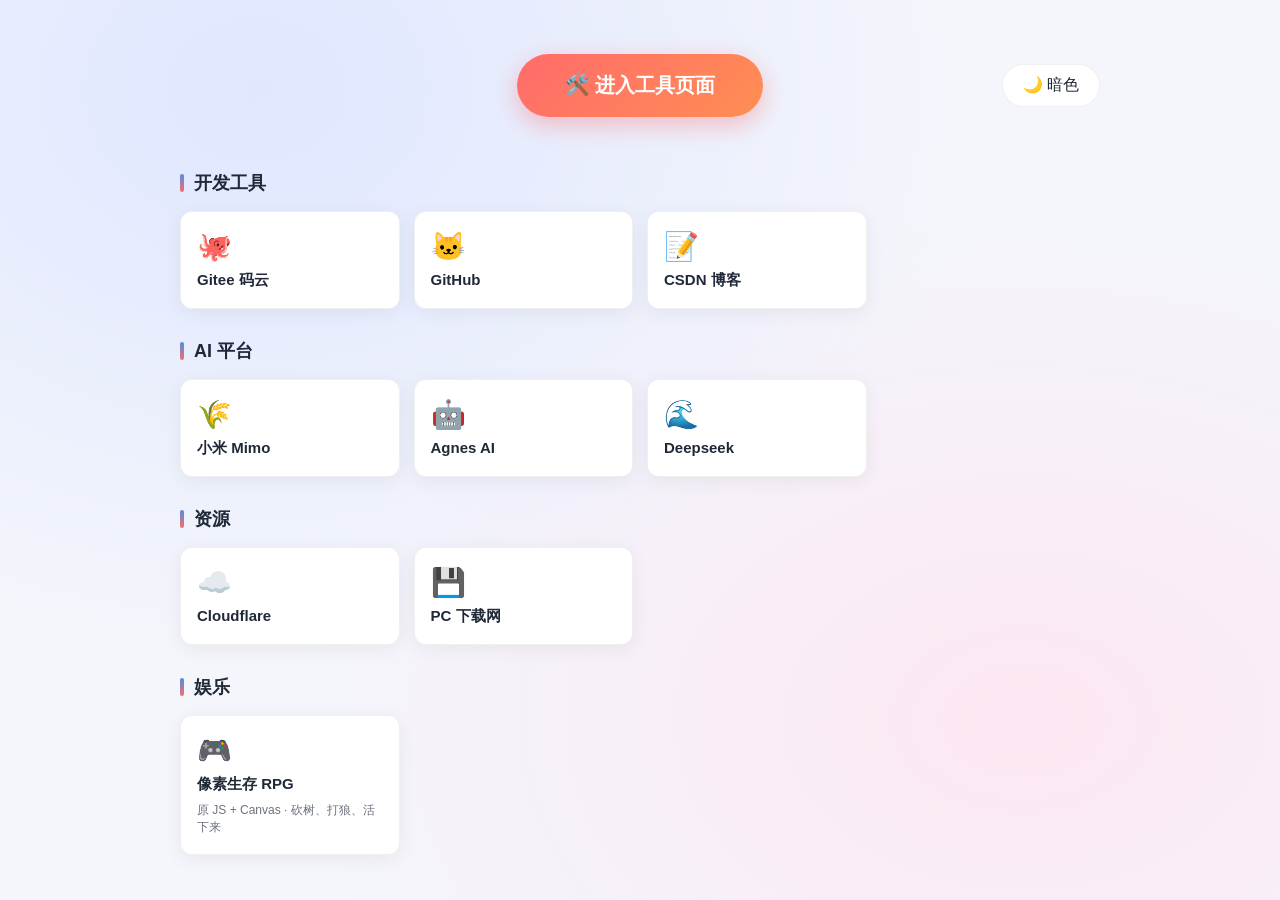
==== index.html @ 55c06711 "首页加 🎮 像素生存 RPG 入口 + game/ 单文件 MVP（Canvas2D, WASD 移动/砍树/挖石/打狼/饿/存档）" ====
<!DOCTYPE html>
<html lang="zh-CN">
<head>
    <meta http-equiv="pragma" content="no-cache" />
    <meta http-equiv="content-type" content="no-cache, must-revalidate" />
    <meta http-equiv="expires" content="Wed, 26 Feb 1997 08:21:57 GMT" />
    <meta charset="UTF-8">
    <meta name="viewport" content="width=device-width, initial-scale=1.0">
    <title>莫移达网站</title>
    <link rel="icon" href="data:image/svg+xml,%3Csvg xmlns='http://www.w3.org/2000/svg' viewBox='0 0 100 100'%3E%3Ctext y='.9em' font-size='90'%3E%F0%9F%A7%AD%3C/text%3E%3C/svg%3E">
    <style>
        :root {
            --bg: #f4f6fb;
            --bg-grad-1: #e0e7ff;
            --bg-grad-2: #fce7f3;
            --text: #1f2937;
            --text-soft: #6b7280;
            --card: #ffffff;
            --border: rgba(0,0,0,0.06);
            --shadow: 0 4px 20px rgba(0,0,0,0.06);
            --shadow-hover: 0 10px 28px rgba(0,0,0,0.12);
            --accent: #4a90e2;
            --accent-2: #357ABD;
            --tool-1: #ff6b6b;
            --tool-2: #ff8e53;
        }
        [data-theme="dark"] {
            --bg: #0f1115;
            --bg-grad-1: #1a1d2b;
            --bg-grad-2: #2a1a2b;
            --text: #e5e7eb;
            --text-soft: #9ca3af;
            --card: #1c1f29;
            --border: rgba(255,255,255,0.08);
            --shadow: 0 4px 20px rgba(0,0,0,0.4);
            --shadow-hover: 0 10px 28px rgba(0,0,0,0.6);
            --accent: #5ea0f0;
            --accent-2: #4a8ad6;
        }
        * { box-sizing: border-box; }
        body {
            font-family: -apple-system, BlinkMacSystemFont, "Segoe UI", "PingFang SC", "Hiragino Sans GB", "Microsoft YaHei", Arial, sans-serif;
            background: var(--bg);
            background-image: radial-gradient(at 20% 10%, var(--bg-grad-1) 0%, transparent 50%),
                              radial-gradient(at 80% 80%, var(--bg-grad-2) 0%, transparent 50%);
            background-attachment: fixed;
            color: var(--text);
            margin: 0;
            padding: 0;
            min-height: 100vh;
            transition: background-color 0.3s, color 0.3s;
        }

        /* 顶部行：左 工具按钮(居中) · 右 主题切换 */
        .top-row {
            max-width: 960px;
            margin: 0 auto;
            padding: 54px 20px 24px;
            display: grid;
            grid-template-columns: 1fr auto 1fr;
            align-items: center;
        }
        .top-row .hero-inner {
            grid-column: 2;
            display: flex;
            justify-content: center;
        }
        .top-row .theme-toggle {
            grid-column: 3;
            justify-self: end;
        }
        .theme-toggle {
            background: var(--card);
            border: 1px solid var(--border);
            border-radius: 24px;
            padding: 10px 20px;
            cursor: pointer;
            font-size: 16px;
            color: var(--text);
            transition: transform 0.15s;
        }
        .theme-toggle:hover { transform: scale(1.05); }

        /* Hero（保留兼容，单纯用于空时撑高） */
        .hero {
            text-align: center;
        }
        .tool-btn {
            display: inline-block;
            padding: 18px 48px;
            font-size: 20px;
            font-weight: bold;
            border: none;
            border-radius: 50px;
            background: linear-gradient(135deg, var(--tool-1) 0%, var(--tool-2) 100%);
            color: #fff;
            cursor: pointer;
            box-shadow: 0 8px 24px rgba(255,107,107,0.4);
            transition: transform 0.2s, box-shadow 0.2s;
            text-decoration: none;
        }
        .tool-btn:hover {
            transform: translateY(-3px) scale(1.03);
            box-shadow: 0 12px 32px rgba(255,107,107,0.55);
        }

        /* 区块容器 */
        .section {
            max-width: 960px;
            margin: 30px auto;
            padding: 0 20px;
        }
        .section-title {
            display: flex;
            align-items: center;
            gap: 10px;
            font-size: 18px;
            font-weight: bold;
            color: var(--text);
            margin: 0 0 16px;
        }
        .section-title::before {
            content: '';
            display: inline-block;
            width: 4px;
            height: 18px;
            background: linear-gradient(180deg, var(--accent), var(--tool-1));
            border-radius: 2px;
        }

        /* 卡片网格 */
        .grid {
            display: grid;
            grid-template-columns: repeat(auto-fill, minmax(200px, 1fr));
            gap: 14px;
        }
        .card {
            background: var(--card);
            border: 1px solid var(--border);
            border-radius: 12px;
            padding: 18px 16px;
            text-decoration: none;
            color: var(--text);
            display: flex;
            flex-direction: column;
            align-items: flex-start;
            gap: 8px;
            box-shadow: var(--shadow);
            transition: transform 0.2s, box-shadow 0.2s, border-color 0.2s;
            cursor: pointer;
        }
        .card:hover {
            transform: translateY(-3px);
            box-shadow: var(--shadow-hover);
            border-color: var(--accent);
        }
        .card .icon {
            font-size: 28px;
        }
        .card .name {
            font-size: 15px;
            font-weight: 600;
        }
        .card .desc {
            font-size: 12px;
            color: var(--text-soft);
        }

        /* 底部 */
        @media (max-width: 600px) {
            .tool-btn { padding: 14px 32px; font-size: 17px; }
            .hero { padding: 20px 16px 16px; }
        }
    </style>
</head>
<body>
    <div class="top-row">
        <div class="hero-inner">
            <a class="tool-btn" href="tools/index.html">🛠️ 进入工具页面</a>
        </div>
        <button class="theme-toggle" id="themeToggle">🌙 暗色</button>
    </div>

    <div class="section">
        <div class="section-title">开发工具</div>
        <div class="grid">
            <a class="card" href="https://gitee.com/gxmyd" target="_blank">
                <div class="icon">🐙</div>
                <div class="name">Gitee 码云</div>
            </a>
            <a class="card" href="https://github.com/gxmyd" target="_blank">
                <div class="icon">🐱</div>
                <div class="name">GitHub</div>
            </a>
            <a class="card" href="https://blog.csdn.net/m0_74608954?type=blog" target="_blank">
                <div class="icon">📝</div>
                <div class="name">CSDN 博客</div>
            </a>
        </div>
    </div>

    <div class="section">
        <div class="section-title">AI 平台</div>
        <div class="grid">
            <a class="card" href="https://platform.xiaomimimo.com/console/api-keys" target="_blank">
                <div class="icon">🌾</div>
                <div class="name">小米 Mimo</div>
            </a>
            <a class="card" href="https://platform.agnes-ai.com/settings/apiKeys" target="_blank">
                <div class="icon">🤖</div>
                <div class="name">Agnes AI</div>
            </a>
            <a class="card" href="https://platform.deepseek.com/usage" target="_blank">
                <div class="icon">🌊</div>
                <div class="name">Deepseek</div>
            </a>
        </div>
    </div>

    <div class="section">
        <div class="section-title">资源</div>
        <div class="grid">
            <a class="card" href="https://dash.cloudflare.com/" target="_blank">
                <div class="icon">☁️</div>
                <div class="name">Cloudflare</div>
            </a>
            <a class="card" href="https://www.pcsoft.com.cn/" target="_blank">
                <div class="icon">💾</div>
                <div class="name">PC 下载网</div>
            </a>
        </div>
    </div>

    <div class="section">
        <div class="section-title">娱乐</div>
        <div class="grid">
            <a class="card" href="game/index.html">
                <div class="icon">🎮</div>
                <div class="name">像素生存 RPG</div>
                <div class="desc">原 JS + Canvas · 砍树、打狼、活下来</div>
            </a>
        </div>
    </div>

    <script>
    // 暗色模式
    const toggle = document.getElementById('themeToggle');
    const saved = localStorage.getItem('theme');
    if (saved === 'dark' || (!saved && window.matchMedia('(prefers-color-scheme: dark)').matches)) {
        document.documentElement.setAttribute('data-theme', 'dark');
        toggle.textContent = '☀️ 亮色';
    }
    toggle.onclick = () => {
        const isDark = document.documentElement.getAttribute('data-theme') === 'dark';
        if (isDark) {
            document.documentElement.removeAttribute('data-theme');
            localStorage.setItem('theme', 'light');
            toggle.textContent = '🌙 暗色';
        } else {
            document.documentElement.setAttribute('data-theme', 'dark');
            localStorage.setItem('theme', 'dark');
            toggle.textContent = '☀️ 亮色';
        }
    };
    </script>
</body>
</html>
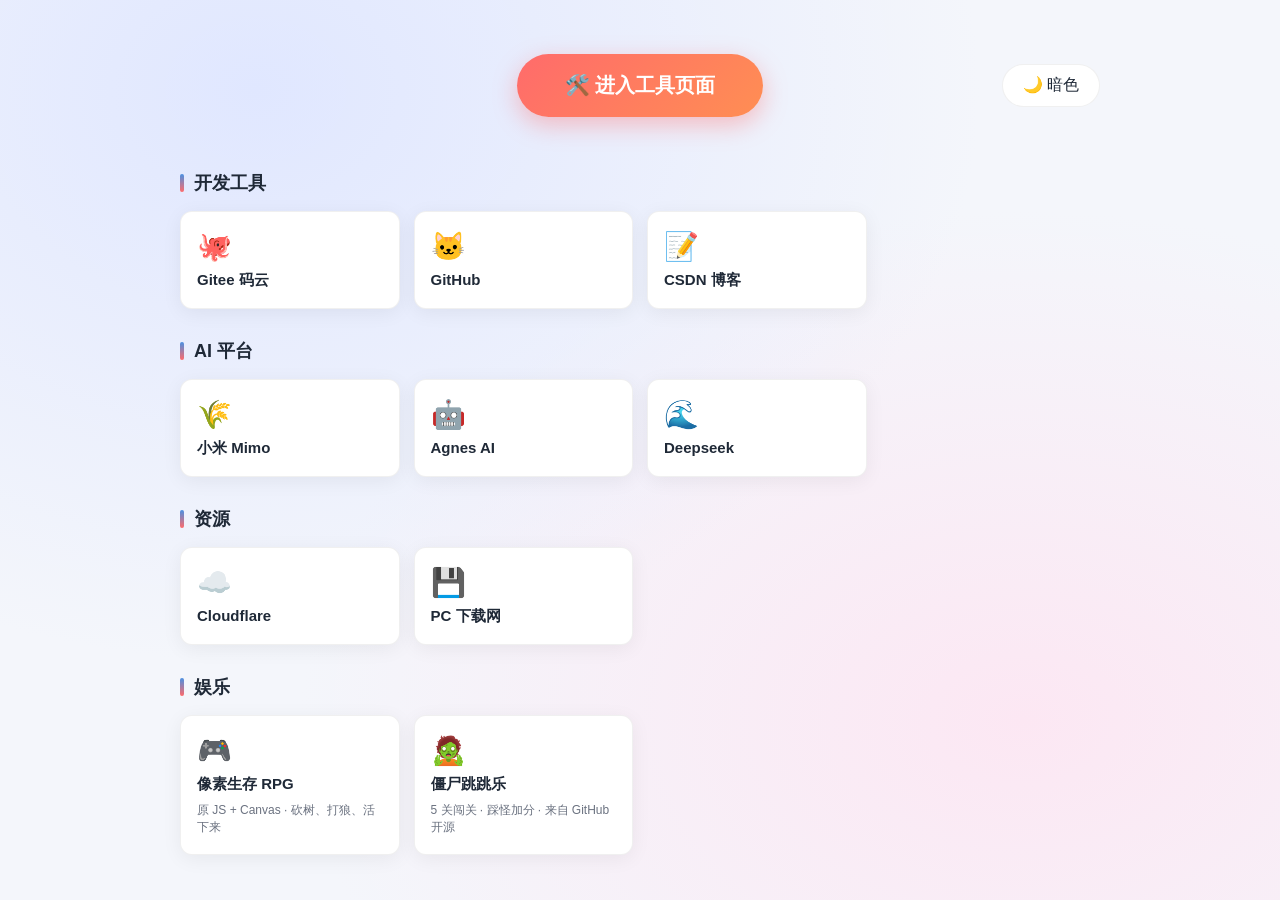
==== commit 895c4845: "🧟 首页加僵尸跳跳乐入口 + 整合 Scruffy21/Platform-Game（5 关闯关，原生 HTML/JS/CSS，MIT 协议）" ====
--- a/index.html
+++ b/index.html
@@ -239,6 +239,11 @@
                 <div class="name">像素生存 RPG</div>
                 <div class="desc">原 JS + Canvas · 砍树、打狼、活下来</div>
             </a>
+            <a class="card" href="game-platform/index.html">
+                <div class="icon">🧟</div>
+                <div class="name">僵尸跳跳乐</div>
+                <div class="desc">5 关闯关 · 踩怪加分 · 来自 GitHub 开源</div>
+            </a>
         </div>
     </div>
 
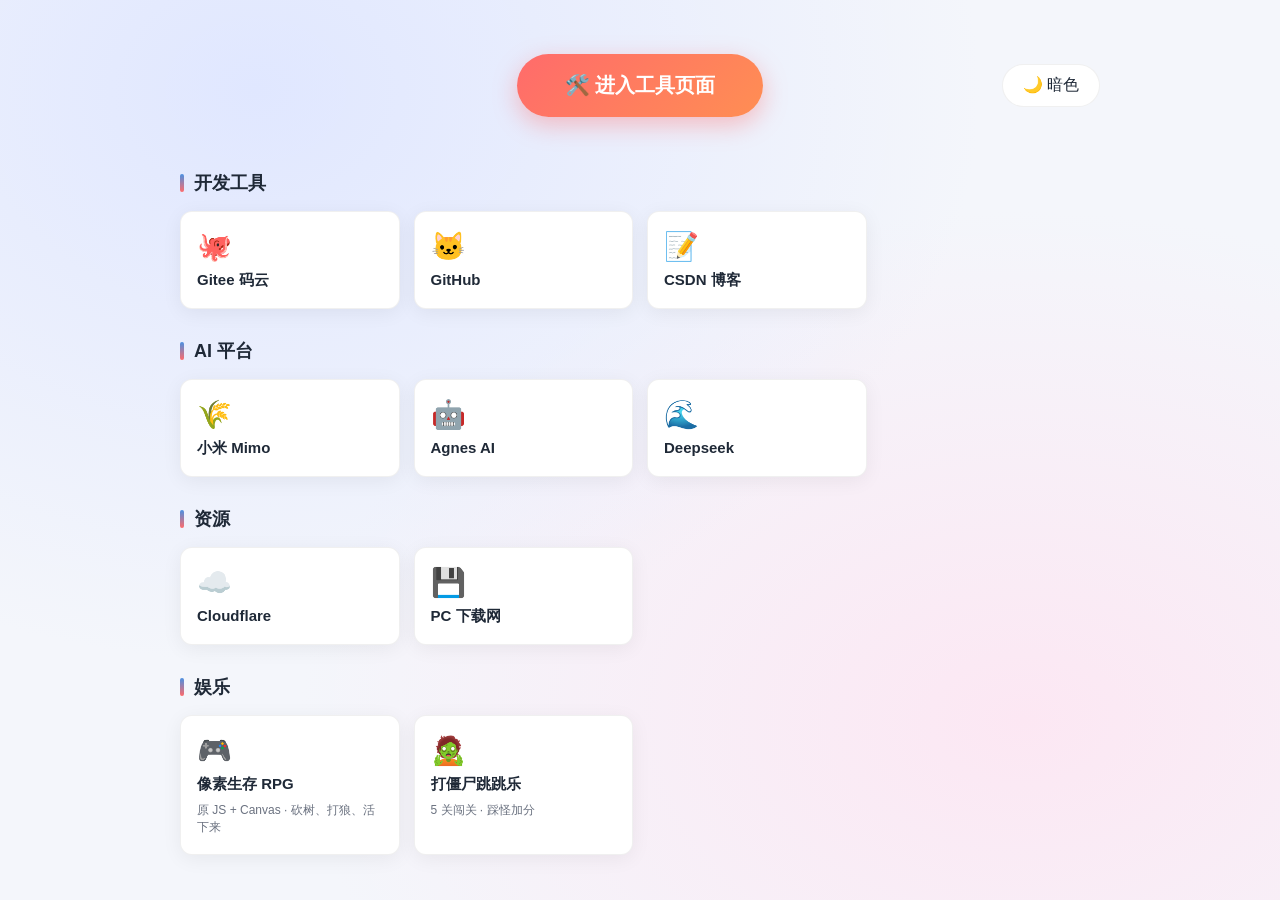
==== commit 4ce398f4: "🌐 全汉化：首页描述精简 + game-platform 全部 UI 汉化（源码 + 图片） - 首页：游戏名"打僵尸跳跳乐"，去掉"来自 GitHub 开源"几个字 - game-platform/" ====
--- a/index.html
+++ b/index.html
@@ -241,8 +241,8 @@
             </a>
             <a class="card" href="game-platform/index.html">
                 <div class="icon">🧟</div>
-                <div class="name">僵尸跳跳乐</div>
-                <div class="desc">5 关闯关 · 踩怪加分 · 来自 GitHub 开源</div>
+                <div class="name">打僵尸跳跳乐</div>
+                <div class="desc">5 关闯关 · 踩怪加分</div>
             </a>
         </div>
     </div>
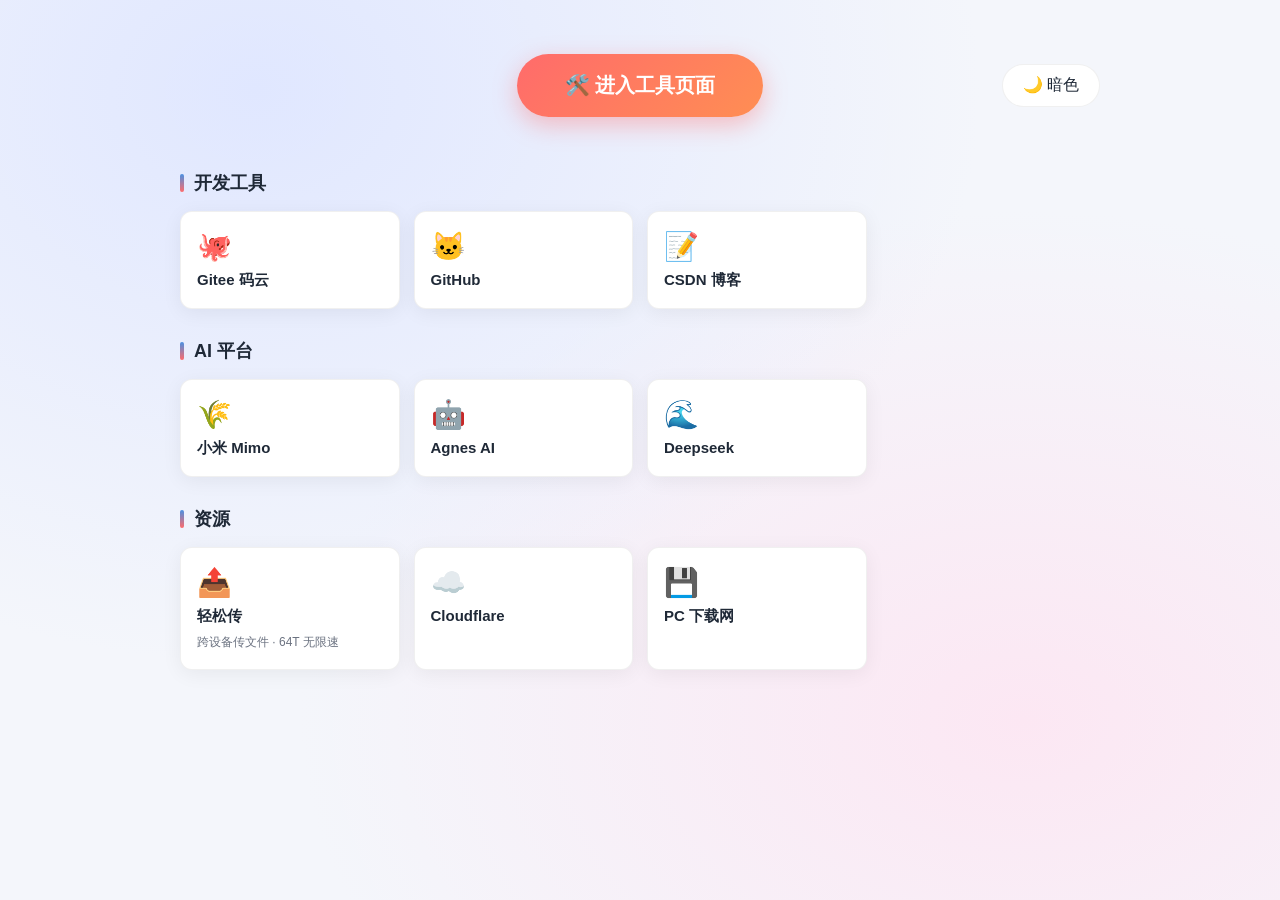
==== commit 7144e2eb: "🧹 清理游戏 + 加轻松传：删除首页娱乐区及两个游戏源码，资源区加 easychuan.cn - 删除 game/（像素生存 RPG 整个目录，1 个文件） - 删除 game-platform/（僵" ====
--- a/index.html
+++ b/index.html
@@ -220,6 +220,11 @@
     <div class="section">
         <div class="section-title">资源</div>
         <div class="grid">
+            <a class="card" href="https://easychuan.cn/" target="_blank">
+                <div class="icon">📤</div>
+                <div class="name">轻松传</div>
+                <div class="desc">跨设备传文件 · 64T 无限速</div>
+            </a>
             <a class="card" href="https://dash.cloudflare.com/" target="_blank">
                 <div class="icon">☁️</div>
                 <div class="name">Cloudflare</div>
@@ -227,22 +232,6 @@
             <a class="card" href="https://www.pcsoft.com.cn/" target="_blank">
                 <div class="icon">💾</div>
                 <div class="name">PC 下载网</div>
-            </a>
-        </div>
-    </div>
-
-    <div class="section">
-        <div class="section-title">娱乐</div>
-        <div class="grid">
-            <a class="card" href="game/index.html">
-                <div class="icon">🎮</div>
-                <div class="name">像素生存 RPG</div>
-                <div class="desc">原 JS + Canvas · 砍树、打狼、活下来</div>
-            </a>
-            <a class="card" href="game-platform/index.html">
-                <div class="icon">🧟</div>
-                <div class="name">打僵尸跳跳乐</div>
-                <div class="desc">5 关闯关 · 踩怪加分</div>
             </a>
         </div>
     </div>
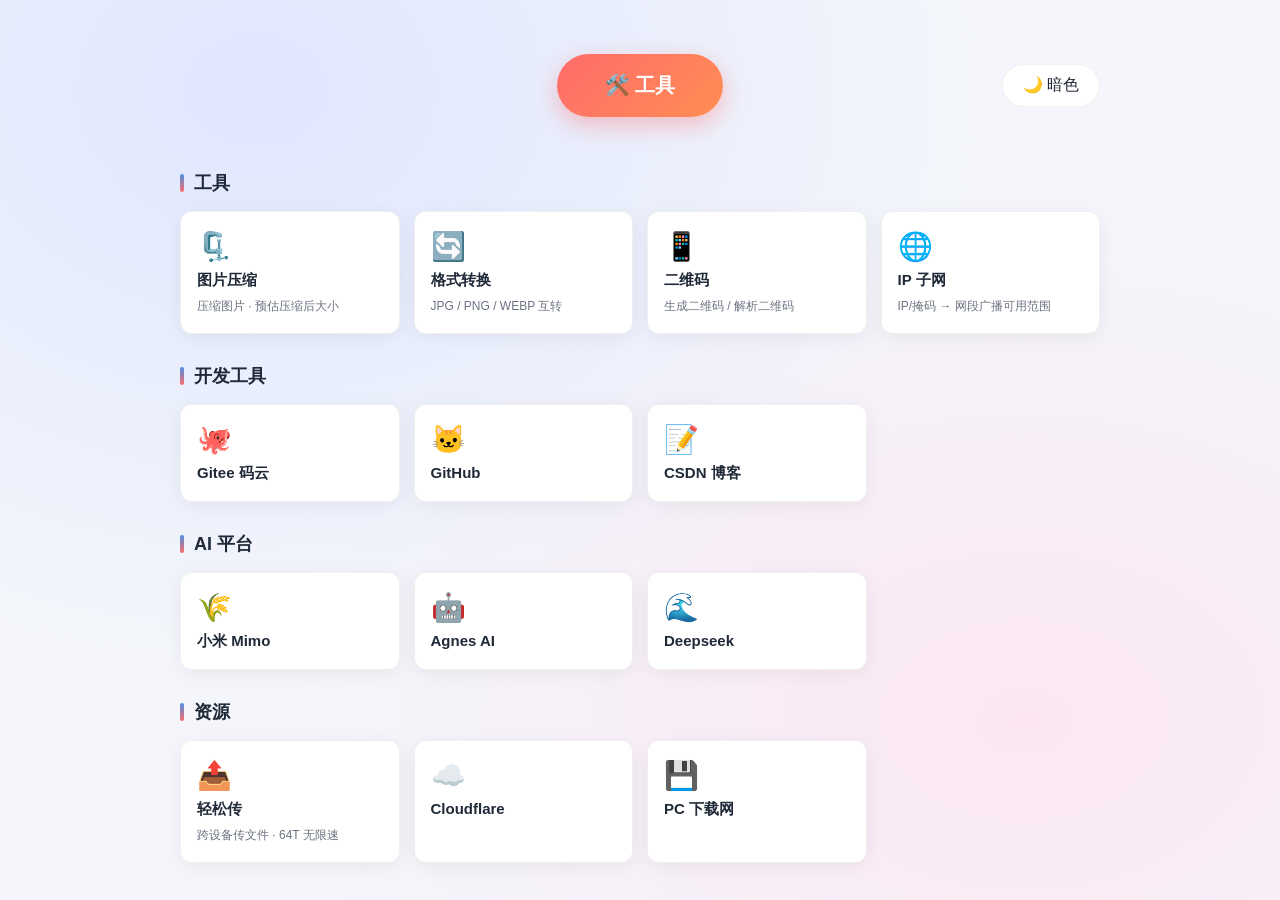
==== commit 6340d83b: "🛠️ 工具上首页：删除工具集合页 + 4 工具直接放首页 - 首页：新增「工具」section（图片压缩 / 格式转换 / 二维码 / IP 子网） - 首页：顶部按钮改为锚点跳到 #tools - " ====
--- a/index.html
+++ b/index.html
@@ -176,9 +176,35 @@
 <body>
     <div class="top-row">
         <div class="hero-inner">
-            <a class="tool-btn" href="tools/index.html">🛠️ 进入工具页面</a>
+            <a class="tool-btn" href="#tools">🛠️ 工具</a>
         </div>
         <button class="theme-toggle" id="themeToggle">🌙 暗色</button>
+    </div>
+
+    <div class="section" id="tools">
+        <div class="section-title">工具</div>
+        <div class="grid">
+            <a class="card" href="tools/image-compressor/index.html">
+                <div class="icon">🗜️</div>
+                <div class="name">图片压缩</div>
+                <div class="desc">压缩图片 · 预估压缩后大小</div>
+            </a>
+            <a class="card" href="tools/image-converter/index.html">
+                <div class="icon">🔄</div>
+                <div class="name">格式转换</div>
+                <div class="desc">JPG / PNG / WEBP 互转</div>
+            </a>
+            <a class="card" href="tools/qrcode/index.html">
+                <div class="icon">📱</div>
+                <div class="name">二维码</div>
+                <div class="desc">生成二维码 / 解析二维码</div>
+            </a>
+            <a class="card" href="tools/ip-calculator/index.html">
+                <div class="icon">🌐</div>
+                <div class="name">IP 子网</div>
+                <div class="desc">IP/掩码 → 网段广播可用范围</div>
+            </a>
+        </div>
     </div>
 
     <div class="section">
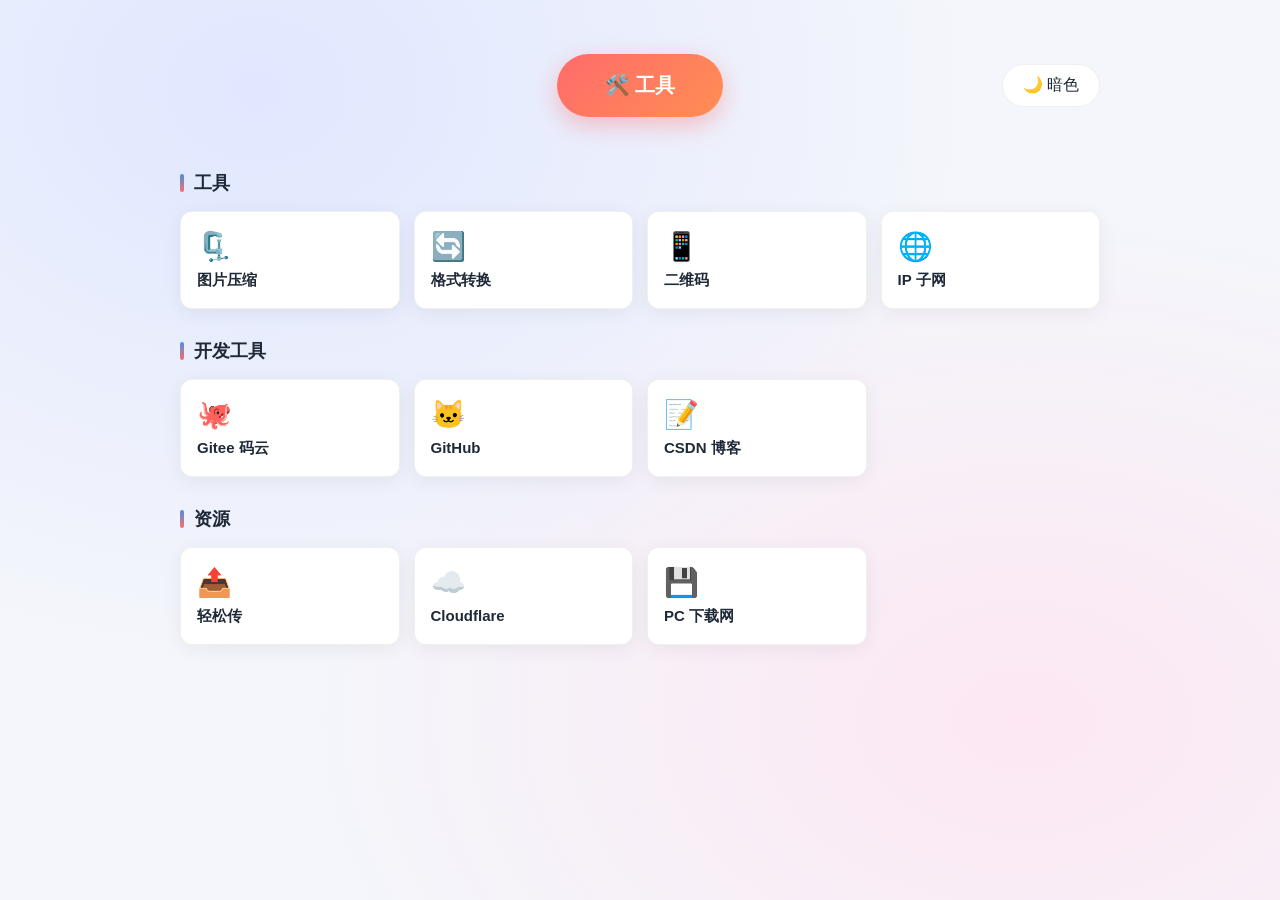
==== commit ccc87af6: "🧹 首页精简：删 AI 平台 section + 所有卡片去掉小字 desc - 删除「AI 平台」section（小米 Mimo / Agnes AI / Deepseek 三个链接） - 工具区 " ====
--- a/index.html
+++ b/index.html
@@ -187,22 +187,18 @@
             <a class="card" href="tools/image-compressor/index.html">
                 <div class="icon">🗜️</div>
                 <div class="name">图片压缩</div>
-                <div class="desc">压缩图片 · 预估压缩后大小</div>
             </a>
             <a class="card" href="tools/image-converter/index.html">
                 <div class="icon">🔄</div>
                 <div class="name">格式转换</div>
-                <div class="desc">JPG / PNG / WEBP 互转</div>
             </a>
             <a class="card" href="tools/qrcode/index.html">
                 <div class="icon">📱</div>
                 <div class="name">二维码</div>
-                <div class="desc">生成二维码 / 解析二维码</div>
             </a>
             <a class="card" href="tools/ip-calculator/index.html">
                 <div class="icon">🌐</div>
                 <div class="name">IP 子网</div>
-                <div class="desc">IP/掩码 → 网段广播可用范围</div>
             </a>
         </div>
     </div>
@@ -226,30 +222,11 @@
     </div>
 
     <div class="section">
-        <div class="section-title">AI 平台</div>
-        <div class="grid">
-            <a class="card" href="https://platform.xiaomimimo.com/console/api-keys" target="_blank">
-                <div class="icon">🌾</div>
-                <div class="name">小米 Mimo</div>
-            </a>
-            <a class="card" href="https://platform.agnes-ai.com/settings/apiKeys" target="_blank">
-                <div class="icon">🤖</div>
-                <div class="name">Agnes AI</div>
-            </a>
-            <a class="card" href="https://platform.deepseek.com/usage" target="_blank">
-                <div class="icon">🌊</div>
-                <div class="name">Deepseek</div>
-            </a>
-        </div>
-    </div>
-
-    <div class="section">
         <div class="section-title">资源</div>
         <div class="grid">
             <a class="card" href="https://easychuan.cn/" target="_blank">
                 <div class="icon">📤</div>
                 <div class="name">轻松传</div>
-                <div class="desc">跨设备传文件 · 64T 无限速</div>
             </a>
             <a class="card" href="https://dash.cloudflare.com/" target="_blank">
                 <div class="icon">☁️</div>
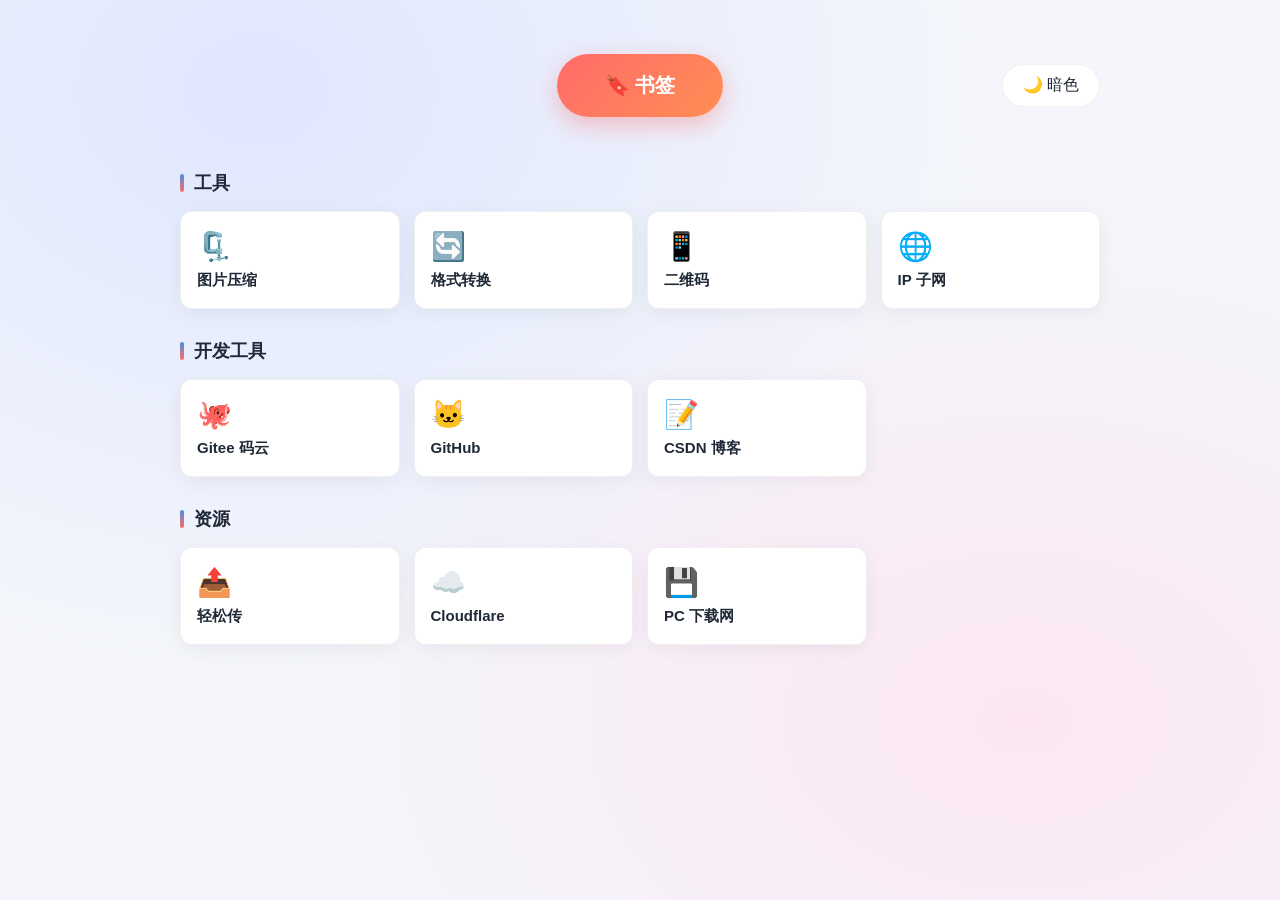
==== commit 3c950988: "🔖 收藏夹：新增 bookmarks.html + 首页按钮改入口 - 浏览器导出收藏夹（45 个有效链接，去除 bilibili/抖音/弱电 4 个雷达/我的网站） - 新建 bookmarks.h" ====
--- a/index.html
+++ b/index.html
@@ -176,7 +176,7 @@
 <body>
     <div class="top-row">
         <div class="hero-inner">
-            <a class="tool-btn" href="#tools">🛠️ 工具</a>
+            <a class="tool-btn" href="bookmarks.html">🔖 书签</a>
         </div>
         <button class="theme-toggle" id="themeToggle">🌙 暗色</button>
     </div>
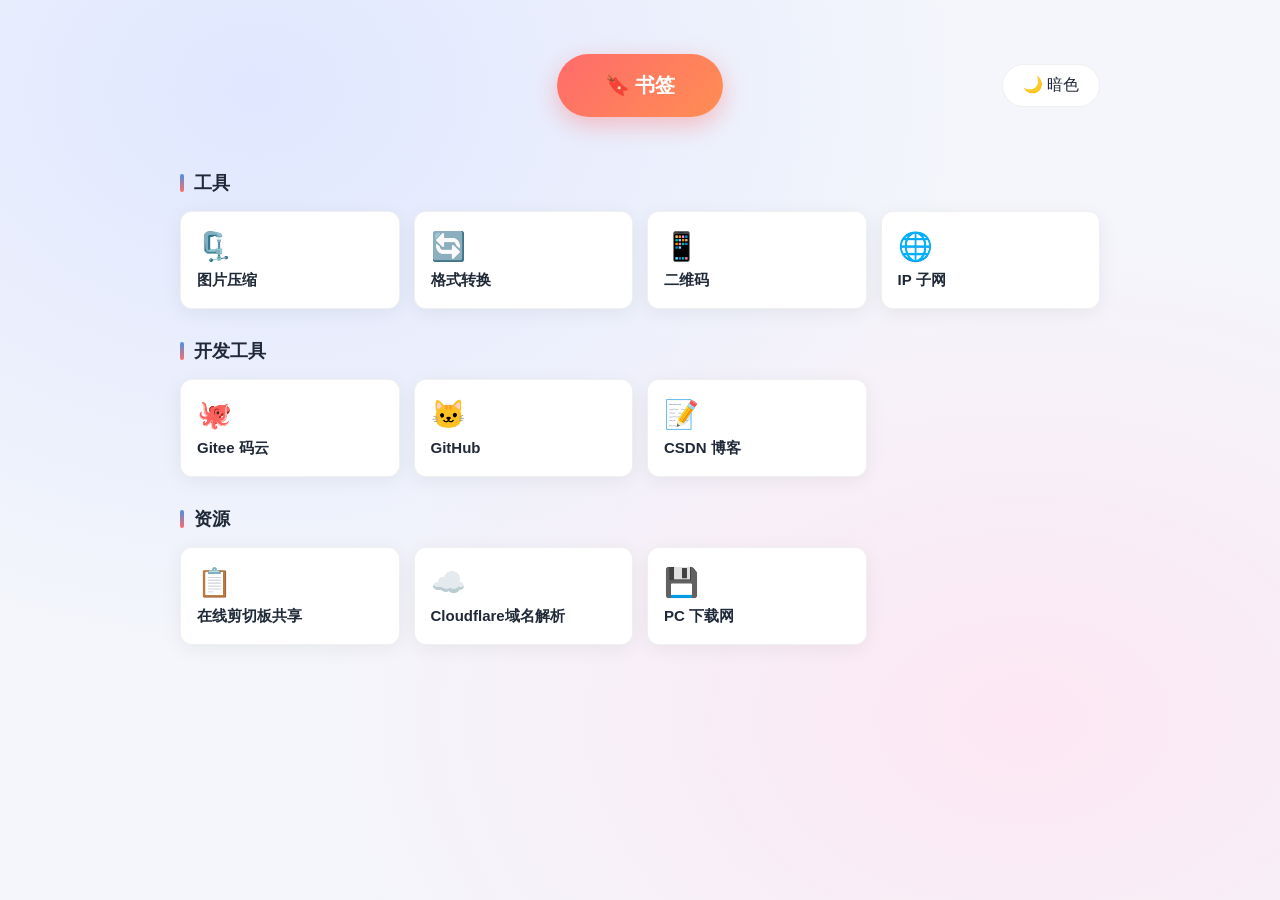
==== commit 941edb69: "🏷️ 首页资源区改名称：轻松传 → 在线剪切板共享；Cloudflare → Cloudflare域名解析" ====
--- a/index.html
+++ b/index.html
@@ -225,12 +225,12 @@
         <div class="section-title">资源</div>
         <div class="grid">
             <a class="card" href="https://easychuan.cn/" target="_blank">
-                <div class="icon">📤</div>
-                <div class="name">轻松传</div>
+                <div class="icon">📋</div>
+                <div class="name">在线剪切板共享</div>
             </a>
             <a class="card" href="https://dash.cloudflare.com/" target="_blank">
                 <div class="icon">☁️</div>
-                <div class="name">Cloudflare</div>
+                <div class="name">Cloudflare域名解析</div>
             </a>
             <a class="card" href="https://www.pcsoft.com.cn/" target="_blank">
                 <div class="icon">💾</div>
